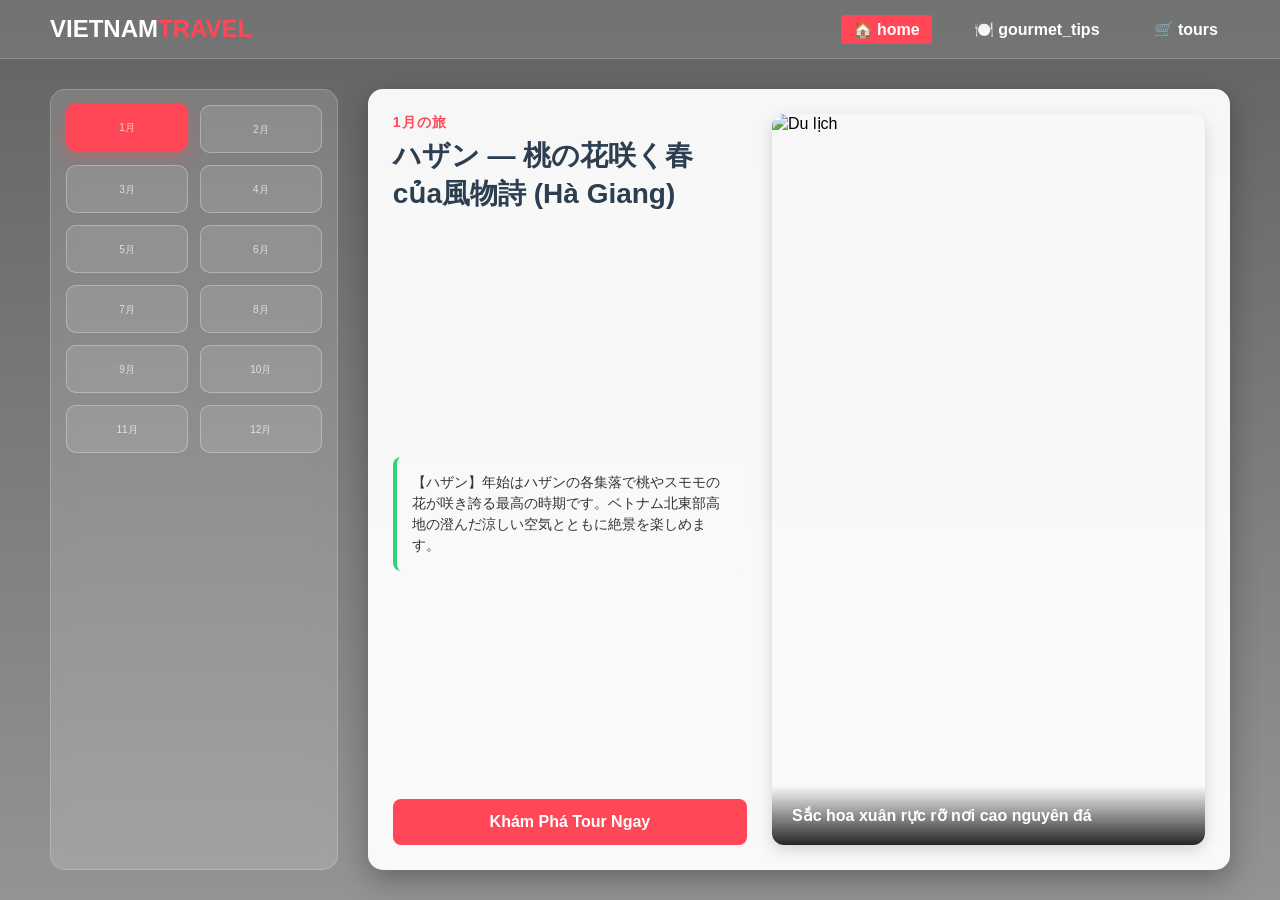
==== index.html @ 3d2ffd22 "Add files via upload" ====
<!DOCTYPE html>
<html lang="vi">
<head>    
    <meta charset="UTF-8">
    <meta name="viewport" content="width=device-width, initial-scale=1.0">
    <title>Cẩm Nang Du Lịch Việt Nam 12 Tháng</title>
    <style>
        /* --- RESET & STYLE CƠ BẢN --- */
        * {
            margin: 0;
            padding: 0;
            box-sizing: border-box;
            font-family: 'Segoe UI', Tahoma, Geneva, Verdana, sans-serif;
        }

        body, html {
            height: 100%;
            overflow: hidden;
            background-color: #f4f7f6;
        }

        /* --- LỚP NỀN TOÀN MÀN HÌNH --- */
        .hero-section {
            width: 100%;
            height: 100vh;
            background-image: linear-gradient(rgba(0, 0, 0, 0.6), rgba(0, 0, 0, 0.4)), 
                              url('https://images.unsplash.com/photo-1528127269322-539801943592?q=80&w=1920'); 
            background-size: cover;
            background-position: center;
            display: flex;
            flex-direction: column;
            position: relative;
        }

        /* --- THANH MENU TRÊN CÙNG (NAVBAR) --- */
        .navbar {
            display: flex;
            justify-content: space-between;
            align-items: center;
            padding: 15px 50px;
            background: rgba(255, 255, 255, 0.1);
            backdrop-filter: blur(10px);
            -webkit-backdrop-filter: blur(10px);
            border-bottom: 1px solid rgba(255, 255, 255, 0.2);
            z-index: 10;
        }

        .logo h1 {
            color: #ffffff;
            font-size: 24px;
            font-weight: 700;
            text-transform: uppercase;
        }

        .logo span { color: #ff4757; }

        .nav-links {
            list-style: none;
            display: flex;
            gap: 30px;
        }

        .nav-links a {
            color: #ffffff;
            text-decoration: none;
            font-size: 16px;
            font-weight: 600;
            transition: all 0.3s ease;
            padding: 6px 12px;
            border-radius: 4px;
        }

        /* Hiệu ứng khi di chuột qua hoặc trang đang mở */
        .nav-links a:hover, .nav-links a.active { 
            color: #ffffff; 
            background: #ff4757;
        }

        /* --- KHU VỰC NỘI DUNG CHÍNH (CHIA THÀNH 2 CỘT DỌC) --- */
        .main-content {
            flex-grow: 1;
            display: flex;
            padding: 30px 50px;
            gap: 30px;
            align-items: stretch;
            height: calc(100vh - 75px);
        }

        /* CỘT TRÁI: DANH SÁCH 12 THÁNG (Chiếm 25% chiều rộng) */
        .months-sidebar {
            width: 25%;
            background: rgba(255, 255, 255, 0.15);
            backdrop-filter: blur(10px);
            -webkit-backdrop-filter: blur(10px);
            border: 1px solid rgba(255, 255, 255, 0.2);
            border-radius: 15px;
            padding: 15px;
            display: grid;
            grid-template-columns: repeat(2, 1fr); /* Chia thành 2 cột nút bấm nhỏ gọn */
            gap: 12px;
            align-content: start;
            overflow-y: auto;
        }

        .month-btn {
            background: rgba(255, 255, 255, 0.1);
            color: white;
            border: 1px solid rgba(255, 255, 255, 0.3);
            padding: 15px 10px;
            border-radius: 10px;
            cursor: pointer;
            font-size: 15px;
            font-weight: 600;
            text-align: center;
            transition: all 0.3s ease;
        }

        .month-btn span {
            display: block;
            font-size: 10px;
            font-weight: normal;
            opacity: 0.7;
            margin-top: 2px;
        }

        .month-btn:hover, .month-btn.active-month {
            background: #ff4757;
            color: white;
            border-color: #ff4757;
            box-shadow: 0 5px 15px rgba(255, 71, 87, 0.4);
            transform: translateY(-2px);
        }

        /* CỘT PHẢI: KHU VỰC HIỂN THỊ CHI TIẾT ĐIỂM ĐẾN (Chiếm 75% chiều rộng) */
        .display-container {
            width: 75%;
            display: flex;
            gap: 25px;
            background: rgba(255, 255, 255, 0.95);
            border-radius: 15px;
            padding: 25px;
            box-shadow: 0 10px 30px rgba(0,0,0,0.3);
            animation: fadeIn 0.5s ease;
        }

        /* Khung thông tin bên trong cột phải */
        .details-panel {
            width: 45%;
            display: flex;
            flex-direction: column;
            justify-content: space-between;
        }

        .details-header h3 {
            color: #ff4757;
            font-size: 14px;
            text-transform: uppercase;
            letter-spacing: 1px;
            margin-bottom: 5px;
        }

        .details-header h2 {
            color: #2c3e50;
            font-size: 28px;
            font-weight: 700;
            margin-bottom: 15px;
        }

        .details-body p {
            color: #555;
            font-size: 15px;
            line-height: 1.6;
            margin-bottom: 20px;
        }

        .japanese-box {
            background-color: #f8f9fa;
            padding: 15px;
            border-radius: 8px;
            border-left: 4px solid #2ed573;
            font-size: 14px;
            color: #333;
            line-height: 1.5;
        }

        .btn-booking {
            width: 100%;
            padding: 14px;
            background: #ff4757;
            color: white;
            border: none;
            border-radius: 8px;
            cursor: pointer;
            font-weight: 600;
            font-size: 16px;
            transition: background 0.3s;
        }

        .btn-booking:hover { background: #ee3848; }

        /* Khung hình ảnh bên trong cột phải */
        .visual-panel {
            width: 55%;
            border-radius: 12px;
            overflow: hidden;
            position: relative;
            box-shadow: 0 5px 15px rgba(0,0,0,0.15);
        }

        .visual-panel img {
            width: 100%;
            height: 100%;
            object-fit: cover;
            transition: transform 0.5s ease;
        }

        .visual-caption {
            position: absolute;
            bottom: 0; left: 0; right: 0;
            background: linear-gradient(transparent, rgba(0,0,0,0.85));
            color: white;
            padding: 20px;
            font-size: 16px;
            font-weight: 600;
        }

        @keyframes fadeIn {
            from { opacity: 0; transform: translateX(20px); }
            to { opacity: 1; transform: translateX(0); }
        }
    </style>
</head>
<body>

    <div class="hero-section">
        <!-- THANH MENU TRÊN TOP CHUYỂN TRANG -->
        <nav class="navbar">
            <div class="logo"><h1>Vietnam<span>Travel</span></h1></div>
            <ul class="nav-links">
                <li><a href="index.html" class="active">🏠 home</a></li>
                <li><a href="gourmet_tips.html">🍽️ gourmet_tips</a></li>
                <li><a href="tours.html">🛒 tours</a></li>
            </ul>
        </nav>

        <!-- MAIN CONTENT -->
        <div class="main-content">
            
            <!-- CỘT TRÁI: MENU 12 THÁNG -->
            <div class="months-sidebar">
                <button class="month-btn active-month" data-month="1"><span>1月</span></button>
                <button class="month-btn" data-month="2"> <span>2月</span></button>
                <button class="month-btn" data-month="3"> <span>3月</span></button>
                <button class="month-btn" data-month="4"> <span>4月</span></button>
                <button class="month-btn" data-month="5"> <span>5月</span></button>
                <button class="month-btn" data-month="6"> <span>6月</span></button>
                <button class="month-btn" data-month="7"> <span>7月</span></button>
                <button class="month-btn" data-month="8"> <span>8月</span></button>
                <button class="month-btn" data-month="9"><span>9月</span></button>
                <button class="month-btn" data-month="10"><span>10月</span></button>
                <button class="month-btn" data-month="11"><span>11月</span></button>
                <button class="month-btn" data-month="12"><span>12月</span></button>
            </div>

            <!-- CỘT PHẢI: CHI TIẾT ĐIỂM ĐẾN -->
            <div class="display-container" id="display-container">
                
                <!-- Khung chữ nội dung -->
                <div class="details-panel">
                    <div class="details-header">
                        <h3 id="target-time"> 1月の旅</h3>
                        <h2 id="target-title">ハザン — 桃の花咲く春 của風物詩 (Hà Giang)</h2>
                    </div>
                    <div class="details-body">
                        <div class="japanese-box" id="target-jp">
                            【ハザン】年始はハザンの各集落で桃やスモモの花が咲き誇る最高の時期です。ベトナム北東部高地の澄んだ涼しい空気とともに絶景を楽しめます。
                        </div>
                    </div>
                    <button class="btn-booking">Khám Phá Tour Ngay</button>
                </div>

                <!-- Khung hình ảnh lớn -->
                <div class="visual-panel">
                    <img id="target-img" src="image/ha-giang-mua-nay-co-gi-b48986-1200x900.webp" alt="Du lịch">
                    <div class="visual-caption" id="target-caption">Sắc hoa xuân rực rỡ nơi cao nguyên đá</div>
                </div>

            </div>

        </div>
    </div>

    <!-- JAVASCRIPT XỬ LÝ CHUYỂN ĐỔI DỮ LIỆU ĐỘNG -->
    <script>
        const travelData = {
            "1": {
                time: " 1月の旅",
                title: "ハザン — 桃の花咲く春の風物詩 (Hà Giang)",
                jp: "【ハザン】年始はハザンの各集落で桃やスモモの花が咲き誇る最高の時期です。ベトナム北東部高地の澄んだ涼しい空気とともに絶景を楽しめます。",
                img: "image/ha-giang-mua-nay-co-gi-b48986-1200x900.webp",
                caption: "Sắc hoa xuân rực rỡ nơi cao nguyên đá"
            },
            "2": {
                time: " 2月の旅",
                title: "ニンビン — 新春を祝うお祭りシーズン (Ninh Bình)",
                jp: "【ニンビン】2月は新春の旅に最適です。世界遺産のチャンアンやバイディン寺では、ベトナムの伝統적인春祭りの活気ある雰囲気を体験できます。",
                img: "image/dia-diem-du-lich-ninh-binh-1_c95e3fbb5bee4484b6f39cadacd42349_grande.png",
                caption: "Hòa mình vào thiên nhiên Tràng An xanh mướt"
            },
            "3": {
                time: "3月の旅",
                title: "テイグエン — 世界珈琲博物館 (Tây Nguyên)",
                jp: "【世界珈琲博物館】ブアマチュオットにある、エデ族の伝統的な高床式住居（ニャーロン）を模した美しい建築が話題の博物館。テイグエン地方の文化を感じられる人気の映えスポットです。",
                img: "image/bao-tang-the-gioi-ca-phe.jpg",
                caption: "Mùa hoa cà phê phủ trắng núi đồi Tây Nguyên"
            },
            "4": {
                time: "4月の旅",
                title:"古都フエ — 歴史が息づく世界遺産の街 (Cố đô Huế)",
                jp: "【フエ】4月は気候が穏やかで、古都フエの王宮散策に最適です。フォン川に架かるチャンティエン橋の景色や、繊細な宮廷料理を堪能できます。",
                img: "image/hoangthanhhue.png",
                caption: "Nét trầm mặc, cổ kính của Ngọ Môn Huế"
            },
            "5": {
                time: " 5月の旅",
                title:"ハロン湾 — 初夏の輝くエメラルドグリーンの海 (Vịnh Hạ Long)",
                jp: "【ハロン湾】5月は本格的な夏の始まりで、海が青く穏やかになります。何千もの奇岩の間を豪華クルーズ船で巡る特別な体験がおすすめです。",
                img: "https://images.unsplash.com/photo-1524231757912-21f4fe3a7200?q=80&w=800",
                caption: "Kỳ quan thiên nhiên thế giới nhìn từ trên cao"
            },
            "6": {
                time: "6月の旅",
                title: "ダナン・バナヒルズ — 雲の中に浮かぶ神の手 (Bà Nà Hills)",
                jp: "【バナヒルズ・ダナン】6月のイチオシ！標高1,400mにある中世ヨーロッパ風の避暑地。巨大な手が支える不思議な「ゴールデンブリッジ」は必見です。",
                img: "image/danang.jpg",
                caption: "Làng Pháp cổ kính & Cầu Vàng - バナヒルズ"
            },
            "7": {
                time: "7月の旅",
                title:"ニャチャン — 太陽が眩しい極上のビーチリゾート (Nha Trang)",
                jp: "【ニャチャン】7月は太陽が眩しい絶好 Guild のビーチシーズン。サンゴ礁を見るダイビングや、離島でのアクティビティ、テーマパークが楽しめます。",
                img: "image/nhatrang.jpg",
                caption: "Bờ biển trong xanh trải dài của vịnh Nha Trang"
            },
            "8": {
                time: " 8月の旅",
                title: "フーコック島 — 夕日に染まる魅惑 của真珠の島 (Phú Quốc)",
                jp: "【フーコック島】8月の夏の終わりに、高級リゾートでのんびり過ごすのはいかがでしょうか。美しいビーチで沈む夕日を眺める時間は格別です。",
                img: "image/phuquoc (2).jpg",
                caption: "Bãi cát trắng mịn màng bên làn nước ấm áp"
            },
            "9": {
                time: "9月の旅",
                title: "ムーカンチャイ — 黄金色に輝く壮大な棚田 (Mù Cang Chải)",
                jp: "【ムーカンチャイ】9月は北西部が黄金色に染まる稲穂 của 収穫期です。山肌に広がる壮大な棚田の波は、圧倒されるほどの美しさです。",
                img: "https://images.unsplash.com/photo-1508804185872-d7badad00f7d?q=80&w=800",
                caption: "Thảm lúa vàng óng ả trải dài ngút ngàn"
            },
            "10": {
                time: "10月の旅",
                title: "ハノイ — ロマンチックな黄金色の秋の街並み (Hà Nội)",
                jp: "【ハノイの秋】10月のハノイは最も美しい秋を迎えます。涼しい風が吹き、旧市街を散策しながら伝統菓子（コム）を味わうのが粋な過ごし方です。",
                img: "image/mua_thu_ha_noi_14.jpg",
                caption: "Mùa thu lá vàng lãng mạn bên Hồ Hoàn Kiếm"
            },
            "11": {
                time: " 11月の旅",
                title: "ホイアン — ランタンが灯るノスタルジックな古都 (Hội An)",
                jp: "【ホイアン】11月は心地よい気候になり、夜になると古い街並みがランタンの温かい光で幻想的に包まれます。ノスタルジーを感じる旅へ。",
                img: "image/chua cau hoi an.jpg",
                caption: "Vẻ đẹp lung linh của phố cổ Hội An về đêm"
            },
            "12": {
                time: "12月の旅",
                title: "ムイネー — 風と太陽が織りなす神秘的な砂丘 (Mũi Né)",
                jp: "【ムイネー】12月はカイトサーフィンのベストシーズンです。まるでサハラ砂漠のような広大な白い砂丘（ホワイトサデューン）の絶景が広がります。",
                img: "https://images.unsplash.com/photo-1542314831-068cd1dbfeeb?q=80&w=800",
                caption: "Những đồi cát uốn lượn độc đáo tại Mũi Né"
            }
        };

        const buttons = document.querySelectorAll('.month-btn');
        const targetTime = document.getElementById('target-time');
        const targetTitle = document.getElementById('target-title');
        const targetJp = document.getElementById('target-jp');
        const targetImg = document.getElementById('target-img');
        const targetCaption = document.getElementById('target-caption');
        const displayContainer = document.getElementById('display-container');

        buttons.forEach(button => {
            button.addEventListener('click', function() {
                buttons.forEach(btn => btn.classList.remove('active-month'));
                this.classList.add('active-month');

                const selectedMonth = this.getAttribute('data-month');
                const data = travelData[selectedMonth];

                displayContainer.style.animation = 'none';
                displayContainer.offsetHeight; 
                displayContainer.style.animation = 'fadeIn 0.5s ease';

                targetTime.innerText = data.time;
                targetTitle.innerText = data.title;
                targetJp.innerText = data.jp;
                targetImg.setAttribute('src', data.img);
                targetCaption.innerText = data.caption;
            });
        });
    </script>
</body>
</html>
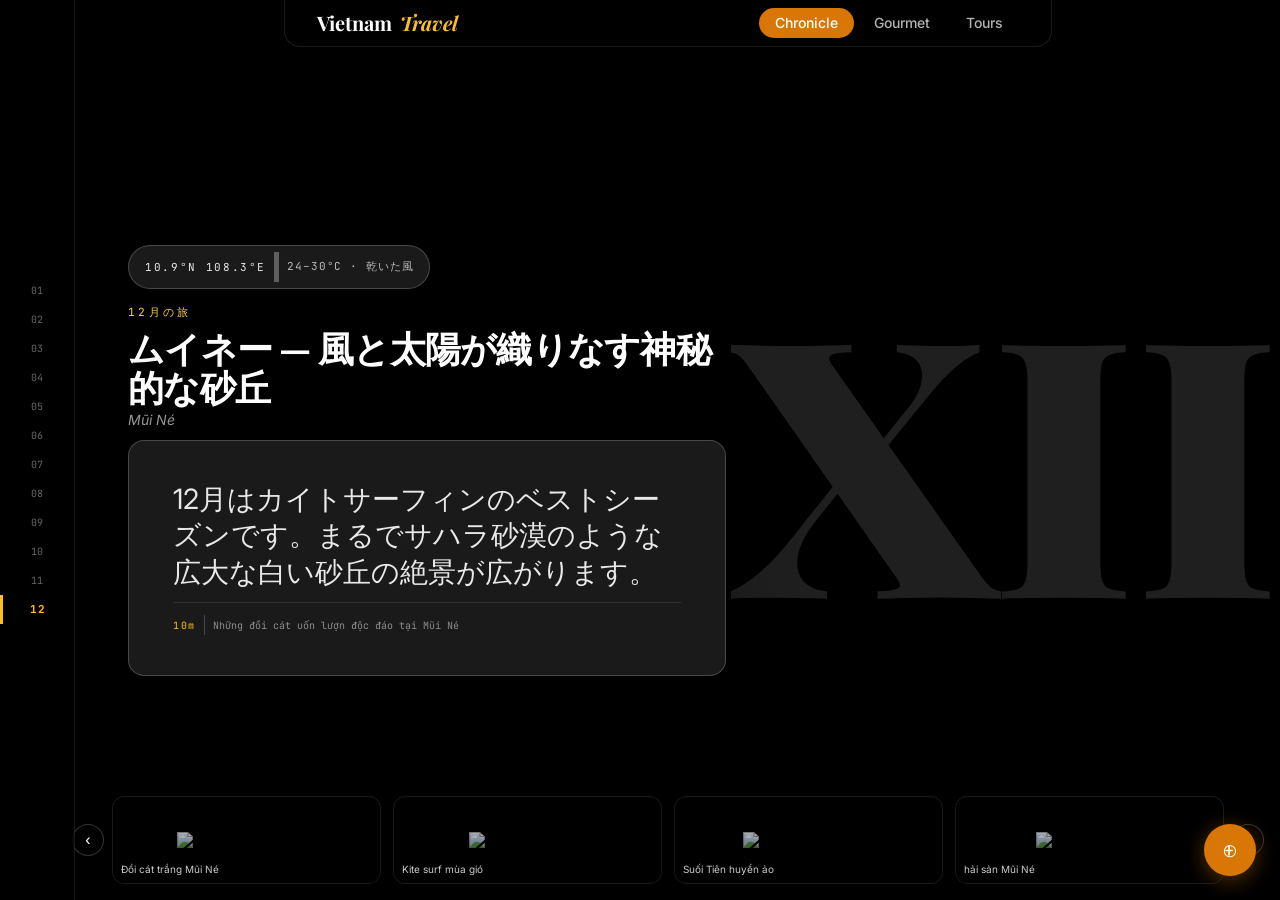
==== commit c38dfeb2: "Add files via upload" ====
--- a/index.html
+++ b/index.html
@@ -1,411 +1,390 @@
 <!DOCTYPE html>
-<html lang="vi">
-<head>    
-    <meta charset="UTF-8">
-    <meta name="viewport" content="width=device-width, initial-scale=1.0">
-    <title>Cẩm Nang Du Lịch Việt Nam 12 Tháng</title>
-    <style>
-        /* --- RESET & STYLE CƠ BẢN --- */
-        * {
-            margin: 0;
-            padding: 0;
-            box-sizing: border-box;
-            font-family: 'Segoe UI', Tahoma, Geneva, Verdana, sans-serif;
-        }
-
-        body, html {
-            height: 100%;
-            overflow: hidden;
-            background-color: #f4f7f6;
-        }
-
-        /* --- LỚP NỀN TOÀN MÀN HÌNH --- */
-        .hero-section {
-            width: 100%;
-            height: 100vh;
-            background-image: linear-gradient(rgba(0, 0, 0, 0.6), rgba(0, 0, 0, 0.4)), 
-                              url('https://images.unsplash.com/photo-1528127269322-539801943592?q=80&w=1920'); 
-            background-size: cover;
-            background-position: center;
-            display: flex;
-            flex-direction: column;
-            position: relative;
-        }
-
-        /* --- THANH MENU TRÊN CÙNG (NAVBAR) --- */
-        .navbar {
-            display: flex;
-            justify-content: space-between;
-            align-items: center;
-            padding: 15px 50px;
-            background: rgba(255, 255, 255, 0.1);
-            backdrop-filter: blur(10px);
-            -webkit-backdrop-filter: blur(10px);
-            border-bottom: 1px solid rgba(255, 255, 255, 0.2);
-            z-index: 10;
-        }
-
-        .logo h1 {
-            color: #ffffff;
-            font-size: 24px;
-            font-weight: 700;
-            text-transform: uppercase;
-        }
-
-        .logo span { color: #ff4757; }
-
-        .nav-links {
-            list-style: none;
-            display: flex;
-            gap: 30px;
-        }
-
-        .nav-links a {
-            color: #ffffff;
-            text-decoration: none;
-            font-size: 16px;
-            font-weight: 600;
-            transition: all 0.3s ease;
-            padding: 6px 12px;
-            border-radius: 4px;
-        }
-
-        /* Hiệu ứng khi di chuột qua hoặc trang đang mở */
-        .nav-links a:hover, .nav-links a.active { 
-            color: #ffffff; 
-            background: #ff4757;
-        }
-
-        /* --- KHU VỰC NỘI DUNG CHÍNH (CHIA THÀNH 2 CỘT DỌC) --- */
-        .main-content {
-            flex-grow: 1;
-            display: flex;
-            padding: 30px 50px;
-            gap: 30px;
-            align-items: stretch;
-            height: calc(100vh - 75px);
-        }
-
-        /* CỘT TRÁI: DANH SÁCH 12 THÁNG (Chiếm 25% chiều rộng) */
-        .months-sidebar {
-            width: 25%;
-            background: rgba(255, 255, 255, 0.15);
-            backdrop-filter: blur(10px);
-            -webkit-backdrop-filter: blur(10px);
-            border: 1px solid rgba(255, 255, 255, 0.2);
-            border-radius: 15px;
-            padding: 15px;
-            display: grid;
-            grid-template-columns: repeat(2, 1fr); /* Chia thành 2 cột nút bấm nhỏ gọn */
-            gap: 12px;
-            align-content: start;
-            overflow-y: auto;
-        }
-
-        .month-btn {
-            background: rgba(255, 255, 255, 0.1);
-            color: white;
-            border: 1px solid rgba(255, 255, 255, 0.3);
-            padding: 15px 10px;
-            border-radius: 10px;
-            cursor: pointer;
-            font-size: 15px;
-            font-weight: 600;
-            text-align: center;
-            transition: all 0.3s ease;
-        }
-
-        .month-btn span {
-            display: block;
-            font-size: 10px;
-            font-weight: normal;
-            opacity: 0.7;
-            margin-top: 2px;
-        }
-
-        .month-btn:hover, .month-btn.active-month {
-            background: #ff4757;
-            color: white;
-            border-color: #ff4757;
-            box-shadow: 0 5px 15px rgba(255, 71, 87, 0.4);
-            transform: translateY(-2px);
-        }
-
-        /* CỘT PHẢI: KHU VỰC HIỂN THỊ CHI TIẾT ĐIỂM ĐẾN (Chiếm 75% chiều rộng) */
-        .display-container {
-            width: 75%;
-            display: flex;
-            gap: 25px;
-            background: rgba(255, 255, 255, 0.95);
-            border-radius: 15px;
-            padding: 25px;
-            box-shadow: 0 10px 30px rgba(0,0,0,0.3);
-            animation: fadeIn 0.5s ease;
-        }
-
-        /* Khung thông tin bên trong cột phải */
-        .details-panel {
-            width: 45%;
-            display: flex;
-            flex-direction: column;
-            justify-content: space-between;
-        }
-
-        .details-header h3 {
-            color: #ff4757;
-            font-size: 14px;
-            text-transform: uppercase;
-            letter-spacing: 1px;
-            margin-bottom: 5px;
-        }
-
-        .details-header h2 {
-            color: #2c3e50;
-            font-size: 28px;
-            font-weight: 700;
-            margin-bottom: 15px;
-        }
-
-        .details-body p {
-            color: #555;
-            font-size: 15px;
-            line-height: 1.6;
-            margin-bottom: 20px;
-        }
-
-        .japanese-box {
-            background-color: #f8f9fa;
-            padding: 15px;
-            border-radius: 8px;
-            border-left: 4px solid #2ed573;
-            font-size: 14px;
-            color: #333;
-            line-height: 1.5;
-        }
-
-        .btn-booking {
-            width: 100%;
-            padding: 14px;
-            background: #ff4757;
-            color: white;
-            border: none;
-            border-radius: 8px;
-            cursor: pointer;
-            font-weight: 600;
-            font-size: 16px;
-            transition: background 0.3s;
-        }
-
-        .btn-booking:hover { background: #ee3848; }
-
-        /* Khung hình ảnh bên trong cột phải */
-        .visual-panel {
-            width: 55%;
-            border-radius: 12px;
-            overflow: hidden;
-            position: relative;
-            box-shadow: 0 5px 15px rgba(0,0,0,0.15);
-        }
-
-        .visual-panel img {
-            width: 100%;
-            height: 100%;
-            object-fit: cover;
-            transition: transform 0.5s ease;
-        }
-
-        .visual-caption {
-            position: absolute;
-            bottom: 0; left: 0; right: 0;
-            background: linear-gradient(transparent, rgba(0,0,0,0.85));
-            color: white;
-            padding: 20px;
-            font-size: 16px;
-            font-weight: 600;
-        }
-
-        @keyframes fadeIn {
-            from { opacity: 0; transform: translateX(20px); }
-            to { opacity: 1; transform: translateX(0); }
-        }
-    </style>
+<html lang="ja">
+<head>
+  <meta charset="UTF-8" />
+  <meta name="viewport" content="width=device-width, initial-scale=1.0" />
+  <title>Vietnam Travel Guide — Chronicle</title>
+  <link href="https://fonts.googleapis.com/css2?family=Playfair+Display:ital,wght@0,700;0,900;1,400&family=Inter:wght@300;400;500;600&family=JetBrains+Mono:wght@400;500&display=swap" rel="stylesheet" />
+
 </head>
 <body>
-
-    <div class="hero-section">
-        <!-- THANH MENU TRÊN TOP CHUYỂN TRANG -->
-        <nav class="navbar">
-            <div class="logo"><h1>Vietnam<span>Travel</span></h1></div>
-            <ul class="nav-links">
-                <li><a href="index.html" class="active">🏠 home</a></li>
-                <li><a href="gourmet_tips.html">🍽️ gourmet_tips</a></li>
-                <li><a href="tours.html">🛒 tours</a></li>
-            </ul>
-        </nav>
-
-        <!-- MAIN CONTENT -->
-        <div class="main-content">
-            
-            <!-- CỘT TRÁI: MENU 12 THÁNG -->
-            <div class="months-sidebar">
-                <button class="month-btn active-month" data-month="1"><span>1月</span></button>
-                <button class="month-btn" data-month="2"> <span>2月</span></button>
-                <button class="month-btn" data-month="3"> <span>3月</span></button>
-                <button class="month-btn" data-month="4"> <span>4月</span></button>
-                <button class="month-btn" data-month="5"> <span>5月</span></button>
-                <button class="month-btn" data-month="6"> <span>6月</span></button>
-                <button class="month-btn" data-month="7"> <span>7月</span></button>
-                <button class="month-btn" data-month="8"> <span>8月</span></button>
-                <button class="month-btn" data-month="9"><span>9月</span></button>
-                <button class="month-btn" data-month="10"><span>10月</span></button>
-                <button class="month-btn" data-month="11"><span>11月</span></button>
-                <button class="month-btn" data-month="12"><span>12月</span></button>
-            </div>
-
-            <!-- CỘT PHẢI: CHI TIẾT ĐIỂM ĐẾN -->
-            <div class="display-container" id="display-container">
-                
-                <!-- Khung chữ nội dung -->
-                <div class="details-panel">
-                    <div class="details-header">
-                        <h3 id="target-time"> 1月の旅</h3>
-                        <h2 id="target-title">ハザン — 桃の花咲く春 của風物詩 (Hà Giang)</h2>
-                    </div>
-                    <div class="details-body">
-                        <div class="japanese-box" id="target-jp">
-                            【ハザン】年始はハザンの各集落で桃やスモモの花が咲き誇る最高の時期です。ベトナム北東部高地の澄んだ涼しい空気とともに絶景を楽しめます。
-                        </div>
-                    </div>
-                    <button class="btn-booking">Khám Phá Tour Ngay</button>
-                </div>
-
-                <!-- Khung hình ảnh lớn -->
-                <div class="visual-panel">
-                    <img id="target-img" src="image/ha-giang-mua-nay-co-gi-b48986-1200x900.webp" alt="Du lịch">
-                    <div class="visual-caption" id="target-caption">Sắc hoa xuân rực rỡ nơi cao nguyên đá</div>
-                </div>
-
-            </div>
-
-        </div>
+  <style>
+    *, *::before, *::after { box-sizing: border-box; margin: 0; padding: 0; }
+    :root {
+      --primary: #d97706;
+      --font-display: 'Playfair Display', Georgia, serif;
+      --font-body: 'Inter', sans-serif;
+      --font-mono: 'JetBrains Mono', monospace;
+    }
+    html, body { height: 100%; overflow: hidden; background: #000; color: #f0ece0; font-family: var(--font-body); }
+
+    /* NAV */
+    nav { position: fixed; top: 0; left: 56px; right: 0; z-index: 100; display: flex; justify-content: center; padding: 0 1rem; }
+    .nav-inner { display: flex; align-items: center; justify-content: space-between; backdrop-filter: blur(20px); background: rgba(0,0,0,0.3); border: 1px solid rgba(255,255,255,0.1); border-top: none; border-radius: 0 0 1rem 1rem; padding: 0.5rem 2rem; width: 100%; max-width: 768px; }
+    .nav-logo { display: flex; gap: 0.5rem; align-items: center; text-decoration: none; }
+    .nav-logo-white { font-family: var(--font-display); font-size: 1.25rem; font-weight: 700; color: white; }
+    .nav-logo-gold  { font-family: var(--font-display); font-size: 1.25rem; font-weight: 700; color: #fbbf24; font-style: italic; }
+    .nav-links { display: flex; gap: 0.25rem; }
+    .nav-link { padding: 0.4rem 1rem; border-radius: 9999px; font-size: 0.875rem; font-weight: 500; color: rgba(255,255,255,0.7); text-decoration: none; transition: color 0.2s; }
+    .nav-link:hover { color: white; }
+    .nav-link.active { background: var(--primary); color: white; }
+
+    /* TIMELINE SIDEBAR */
+    #sidebar { position: fixed; left: 0; top: 0; bottom: 0; width: 75px;z-index: 40; display: flex; flex-direction: column; align-items: center; justify-content: center; background: rgba(0,0,0,0.4); backdrop-filter: blur(12px); border-right: 1px solid rgba(255,255,255,0.1); }
+    .month-btn { position: relative; width: 100%; display: flex; align-items: center; justify-content: center; padding: 0.5rem 0; cursor: pointer; background: none; border: none; transition: all 0.2s; }
+    .month-btn .bar { position: absolute; left: 0; top: 0; bottom: 0; width: 3px; background: #fbbf24; display: none; }
+    .month-btn.active .bar { display: block; }
+    .month-btn span { font-family: var(--font-mono); font-size: 10px; letter-spacing: 0.05em; color: rgba(255,255,255,0.4); transition: all 0.2s; }
+    .month-btn.active span { color: #fbbf24; font-weight: 700; transform: scale(1.1); }
+    .month-btn:hover span { color: rgba(255,255,255,0.8); }
+
+    /* HERO */
+    #hero { position: fixed; inset: 0; overflow: hidden; }
+    #hero-img { position: absolute; inset: 0; width: 100%; height: 100%; object-fit: cover; transition: opacity 0.9s ease, transform 0.9s ease; }
+    .hero-overlay-t { position: absolute; inset: 0; background: linear-gradient(to top, rgba(0,0,0,0.85), rgba(0,0,0,0.2) 50%, rgba(0,0,0,0.3)); }
+    .hero-overlay-l { position: absolute; inset: 0; background: linear-gradient(to right, rgba(0,0,0,0.6), rgba(0,0,0,0.1) 60%, transparent); }
+
+    /* ROMAN NUMERAL WATERMARK */
+    #roman { position: absolute; right: 0; top: 50%; transform: translateY(-50%); pointer-events: none; user-select: none; overflow: hidden; opacity: 0.12; font-family: var(--font-display); font-size: clamp(10rem, 28vw, 34rem); font-weight: 900; color: white; line-height: 1; transition: opacity 0.4s; }
+
+    /* CONTENT PANEL */
+    #content { position: absolute; bottom: 14rem; left: 0; right: 0; z-index: 10; padding-left: clamp(5rem, 10vw, 9rem); padding-right: 1.5rem; max-width: 750px; transition: opacity 0.55s ease, transform 0.55s ease; }
+    #content.fade-out { opacity: 0; transform: translateY(-15px); }
+    .pill { display: inline-flex; align-items: center; gap: 0.5rem; background: rgba(255,255,255,0.1); backdrop-filter: blur(12px); border: 1px solid rgba(255,255,255,0.2); border-radius: 9999px; padding: 0.375rem 1rem; margin-bottom: 1rem; }
+    .pill-coords { font-family: var(--font-mono); font-size: 11px; color: rgba(255,255,255,0.9); letter-spacing: 0.15em; }
+    .pill-sep { width: 5px; height: 30px; background: rgba(255,255,255,0.3); }
+    .pill-weather { font-family: var(--font-mono); font-size: 11px; color: rgba(255,255,255,0.7); letter-spacing: 0.08em; }
+    .time-label { font-family: var(--font-mono); font-size: 0.7rem; color: #fcd34d; letter-spacing: 0.3em; text-transform: uppercase; margin-bottom: 0.5rem; }
+    .hero-title { font-family: var(--font-display); font-size: clamp(1.25rem, 3.5vw, 2.25rem); font-weight: 700; color: white; line-height: 1.1; letter-spacing: -0.02em; text-shadow: 0 5px 30px rgba(0,0,0,0.5); margin-bottom: 0.25rem; }
+    .hero-title-vi { font-family: var(--font-body); font-size: 0.875rem; color: rgba(255,255,255,0.6); font-style: italic; margin-bottom: 0.75rem; }
+    .glass-card { background: rgba(255,255,255,0.1); backdrop-filter: blur(40px); border: 1.5px solid rgba(255,255,255,0.2); border-radius: 1rem; padding: 2.5rem 2.75rem; box-shadow: 0 30px 70px rgba(0,0,0,0.3); max-width: 750px; }
+    .glass-card p { font-family: var(--font-body); font-size: 1.75rem; color: rgba(255,255,255,0.9); line-height: 1.3; }
+    .glass-card-footer { margin-top: 0.75rem; padding-top: 0.75rem; border-top: 1px solid rgba(255,255,255,0.1); display: flex; align-items: center; gap: 0.5rem; }
+    .glass-card-elev{font-family: var(--font-mono); font-size: 10px; color: #fbbf24; letter-spacing: 0.15em; } 
+    .glass-card-sep { width: 1px; height: 20px; background: rgba(255,255,255,0.2); }
+    .glass-card-cap { font-family: var(--font-mono); font-size: 10px; color: rgba(255,255,255,0.5); letter-spacing: 0.08sem; }
+
+    /* SCROLL HINT */
+    .scroll-hint { position: fixed; bottom: 11rem; left: 50%; transform: translateX(-50%); z-index: 30; display: flex; flex-direction: column; align-items: center; gap: 0.25rem; pointer-events: none; }
+    .scroll-hint span { font-family: var(--font-mono); font-size: 10px; letter-spacing: 0.3em; text-transform: uppercase; color: rgba(255,255,255,0.25); }
+    .scroll-line { width: 1px; height: 24px; background: linear-gradient(to bottom, rgba(255,255,255,0.2), transparent); animation: pulse 2s infinite; }
+    @keyframes pulse { 0%,100%{opacity:0.4} 50%{opacity:1} }
+
+    /* GALLERY STRIP */
+    #gallery-wrap { position: fixed; bottom: 0; left: 56px; right: 0; z-index: 20; padding: 0.75rem 1rem 0.75rem; background: linear-gradient(to top, rgba(0,0,0,0.6) 0%, rgba(0,0,0,0.2) 60%, transparent); }
+    .gallery-inner { position: relative; }
+    .gallery-strip { display: flex; gap: 0.75rem; overflow-x: hidden; scroll-behavior: smooth; padding: 0.25rem 2.5rem; scrollbar-width: none; transition: transform 0.4s ease;}
+    .gallery-strip::-webkit-scrollbar { display: none; }
+    .gallery-thumb { position: relative; flex: 1 1 0; min-width: 0; height: 88px; border-radius: 0.75rem; overflow: hidden; border: 1px solid rgba(255,255,255,0.1); cursor: pointer; transition: border-color 0.3s; background: none; padding: 0; }
+    .gallery-thumb:hover { border-color: rgba(255,255,255,0.4); }
+    .gallery-thumb img { width: 100%; height: 100%; object-fit: cover; transition: transform 0.8s ease; }
+    .gallery-thumb:hover img { transform: scale(1.1); }
+    .gallery-thumb-overlay { position: absolute; inset: 0; background: linear-gradient(to top, rgba(0,0,0,0.7), transparent); }
+    .gallery-thumb-cap { position: absolute; bottom: 0.5rem; left: 0.5rem; right: 0.5rem; font-family: var(--font-body); font-size: 10px; color: rgba(255,255,255,0.8); white-space: nowrap; overflow: hidden; text-overflow: ellipsis; text-align: left; }
+    .gallery-arrow { position: absolute; top: 50%; transform: translateY(-50%); z-index: 10; width: 2rem; height: 2rem; border-radius: 9999px; background: rgba(0,0,0,0.4); backdrop-filter: blur(8px); border: 1px solid rgba(255,255,255,0.2); color: white; cursor: pointer; display: flex; align-items: center; justify-content: center; font-size: 1rem; line-height: 1; transition: background 0.2s; }
+    .gallery-arrow:hover { background: rgba(0,0,0,0.6); }
+    .gallery-arrow-left { left: 0; }
+    .gallery-arrow-right { right: 0; }
+
+    /* MONTH DIAL */
+    #dial-wrap { position: fixed; bottom: 1.5rem; right: 1.5rem; z-index: 50; }
+    #dial-toggle { width: 3.25rem; height: 3.25rem; border-radius: 9999px; background: var(--primary); color: white; border: none; cursor: pointer; display: flex; align-items: center; justify-content: center; box-shadow: 0 4px 20px rgba(217,119,6,0.4); font-size: 1.25rem; transition: transform 0.2s; }
+    #dial-toggle:hover { transform: scale(1.05); }
+    #dial-menu { position: absolute; bottom: 4rem; right: 0; background: rgba(20,20,30,0.95); backdrop-filter: blur(20px); border: 1px solid rgba(255,255,255,0.15); border-radius: 1rem; padding: 1rem; display: none; width: 14rem; box-shadow: 0 25px 50px rgba(0,0,0,0.5); }
+    #dial-menu.open { display: block; }
+    .dial-grid { display: grid; grid-template-columns: repeat(4, 1fr); gap: 0.5rem; }
+    .dial-btn { display: flex; flex-direction: column; align-items: center; justify-content: center; padding: 0.625rem 0.25rem; border-radius: 0.5rem; border: none; cursor: pointer; background: transparent; color: rgba(255,255,255,0.5); transition: all 0.2s; font-family: var(--font-body); }
+    .dial-btn:hover { background: rgba(255,255,255,0.08); color: white; }
+    .dial-btn.active { background: var(--primary); color: white; }
+    .dial-btn-roman { font-family: var(--font-mono); font-size: 9px; }
+    .dial-btn-label { font-size: 11px; font-weight: 500; }
+
+    /* LIGHTBOX */
+    #lightbox { position: absolute; top; z-index: 200; background: rgba(0,0,0,0.8); backdrop-filter: blur(8px); display: none; align-items: center; justify-content: center; padding: 1rem; }
+    #lightbox.open { display: flex; }
+    .lb-inner { position: relative; max-width: 900px; width: 100%; border-radius: 1rem; overflow: hidden; box-shadow: 0 25px 60px rgba(0,0,0,0.6); }
+    .lb-inner img { width: 100%; max-height: 80vh; object-fit: cover; display: block; }
+    .lb-cap { position: absolute; bottom: 0; left: 0; right: 0; background: linear-gradient(to top, rgba(0,0,0,0.8), transparent); padding: 1.25rem; }
+    .lb-cap p { font-family: var(--font-body); font-size: 0.875rem; color: white; }
+    .lb-close { position: absolute; top: 0.75rem; right: 0.75rem; width: 2rem; height: 2rem; border-radius: 9999px; background: rgba(0,0,0,0.5); border: none; color: white; cursor: pointer; font-size: 1rem; display: flex; align-items: center; justify-content: center; }
+    .lb-close:hover { background: rgba(0,0,0,0.8); }
+
+    @media (max-width: 640px) {
+      nav { left: 0; }
+      #sidebar { display: none; }
+      #content { padding-left: 1rem; }
+      #gallery-wrap { left: 0; }
+    }
+  </style>
+<nav>
+  <div class="nav-inner">
+    <a href="index.html" class="nav-logo">
+      <span class="nav-logo-white">Vietnam</span>
+      <span class="nav-logo-gold">Travel</span>
+    </a>
+    <div class="nav-links">
+      <a href="index.html" class="nav-link active">Chronicle</a>
+      <a href="gourmet.html" class="nav-link">Gourmet</a>
+      <a href="tours.html" class="nav-link">Tours</a>
     </div>
-
-    <!-- JAVASCRIPT XỬ LÝ CHUYỂN ĐỔI DỮ LIỆU ĐỘNG -->
-    <script>
-        const travelData = {
-            "1": {
-                time: " 1月の旅",
-                title: "ハザン — 桃の花咲く春の風物詩 (Hà Giang)",
-                jp: "【ハザン】年始はハザンの各集落で桃やスモモの花が咲き誇る最高の時期です。ベトナム北東部高地の澄んだ涼しい空気とともに絶景を楽しめます。",
-                img: "image/ha-giang-mua-nay-co-gi-b48986-1200x900.webp",
-                caption: "Sắc hoa xuân rực rỡ nơi cao nguyên đá"
-            },
-            "2": {
-                time: " 2月の旅",
-                title: "ニンビン — 新春を祝うお祭りシーズン (Ninh Bình)",
-                jp: "【ニンビン】2月は新春の旅に最適です。世界遺産のチャンアンやバイディン寺では、ベトナムの伝統적인春祭りの活気ある雰囲気を体験できます。",
-                img: "image/dia-diem-du-lich-ninh-binh-1_c95e3fbb5bee4484b6f39cadacd42349_grande.png",
-                caption: "Hòa mình vào thiên nhiên Tràng An xanh mướt"
-            },
-            "3": {
-                time: "3月の旅",
-                title: "テイグエン — 世界珈琲博物館 (Tây Nguyên)",
-                jp: "【世界珈琲博物館】ブアマチュオットにある、エデ族の伝統的な高床式住居（ニャーロン）を模した美しい建築が話題の博物館。テイグエン地方の文化を感じられる人気の映えスポットです。",
-                img: "image/bao-tang-the-gioi-ca-phe.jpg",
-                caption: "Mùa hoa cà phê phủ trắng núi đồi Tây Nguyên"
-            },
-            "4": {
-                time: "4月の旅",
-                title:"古都フエ — 歴史が息づく世界遺産の街 (Cố đô Huế)",
-                jp: "【フエ】4月は気候が穏やかで、古都フエの王宮散策に最適です。フォン川に架かるチャンティエン橋の景色や、繊細な宮廷料理を堪能できます。",
-                img: "image/hoangthanhhue.png",
-                caption: "Nét trầm mặc, cổ kính của Ngọ Môn Huế"
-            },
-            "5": {
-                time: " 5月の旅",
-                title:"ハロン湾 — 初夏の輝くエメラルドグリーンの海 (Vịnh Hạ Long)",
-                jp: "【ハロン湾】5月は本格的な夏の始まりで、海が青く穏やかになります。何千もの奇岩の間を豪華クルーズ船で巡る特別な体験がおすすめです。",
-                img: "https://images.unsplash.com/photo-1524231757912-21f4fe3a7200?q=80&w=800",
-                caption: "Kỳ quan thiên nhiên thế giới nhìn từ trên cao"
-            },
-            "6": {
-                time: "6月の旅",
-                title: "ダナン・バナヒルズ — 雲の中に浮かぶ神の手 (Bà Nà Hills)",
-                jp: "【バナヒルズ・ダナン】6月のイチオシ！標高1,400mにある中世ヨーロッパ風の避暑地。巨大な手が支える不思議な「ゴールデンブリッジ」は必見です。",
-                img: "image/danang.jpg",
-                caption: "Làng Pháp cổ kính & Cầu Vàng - バナヒルズ"
-            },
-            "7": {
-                time: "7月の旅",
-                title:"ニャチャン — 太陽が眩しい極上のビーチリゾート (Nha Trang)",
-                jp: "【ニャチャン】7月は太陽が眩しい絶好 Guild のビーチシーズン。サンゴ礁を見るダイビングや、離島でのアクティビティ、テーマパークが楽しめます。",
-                img: "image/nhatrang.jpg",
-                caption: "Bờ biển trong xanh trải dài của vịnh Nha Trang"
-            },
-            "8": {
-                time: " 8月の旅",
-                title: "フーコック島 — 夕日に染まる魅惑 của真珠の島 (Phú Quốc)",
-                jp: "【フーコック島】8月の夏の終わりに、高級リゾートでのんびり過ごすのはいかがでしょうか。美しいビーチで沈む夕日を眺める時間は格別です。",
-                img: "image/phuquoc (2).jpg",
-                caption: "Bãi cát trắng mịn màng bên làn nước ấm áp"
-            },
-            "9": {
-                time: "9月の旅",
-                title: "ムーカンチャイ — 黄金色に輝く壮大な棚田 (Mù Cang Chải)",
-                jp: "【ムーカンチャイ】9月は北西部が黄金色に染まる稲穂 của 収穫期です。山肌に広がる壮大な棚田の波は、圧倒されるほどの美しさです。",
-                img: "https://images.unsplash.com/photo-1508804185872-d7badad00f7d?q=80&w=800",
-                caption: "Thảm lúa vàng óng ả trải dài ngút ngàn"
-            },
-            "10": {
-                time: "10月の旅",
-                title: "ハノイ — ロマンチックな黄金色の秋の街並み (Hà Nội)",
-                jp: "【ハノイの秋】10月のハノイは最も美しい秋を迎えます。涼しい風が吹き、旧市街を散策しながら伝統菓子（コム）を味わうのが粋な過ごし方です。",
-                img: "image/mua_thu_ha_noi_14.jpg",
-                caption: "Mùa thu lá vàng lãng mạn bên Hồ Hoàn Kiếm"
-            },
-            "11": {
-                time: " 11月の旅",
-                title: "ホイアン — ランタンが灯るノスタルジックな古都 (Hội An)",
-                jp: "【ホイアン】11月は心地よい気候になり、夜になると古い街並みがランタンの温かい光で幻想的に包まれます。ノスタルジーを感じる旅へ。",
-                img: "image/chua cau hoi an.jpg",
-                caption: "Vẻ đẹp lung linh của phố cổ Hội An về đêm"
-            },
-            "12": {
-                time: "12月の旅",
-                title: "ムイネー — 風と太陽が織りなす神秘的な砂丘 (Mũi Né)",
-                jp: "【ムイネー】12月はカイトサーフィンのベストシーズンです。まるでサハラ砂漠のような広大な白い砂丘（ホワイトサデューン）の絶景が広がります。",
-                img: "https://images.unsplash.com/photo-1542314831-068cd1dbfeeb?q=80&w=800",
-                caption: "Những đồi cát uốn lượn độc đáo tại Mũi Né"
-            }
-        };
-
-        const buttons = document.querySelectorAll('.month-btn');
-        const targetTime = document.getElementById('target-time');
-        const targetTitle = document.getElementById('target-title');
-        const targetJp = document.getElementById('target-jp');
-        const targetImg = document.getElementById('target-img');
-        const targetCaption = document.getElementById('target-caption');
-        const displayContainer = document.getElementById('display-container');
-
-        buttons.forEach(button => {
-            button.addEventListener('click', function() {
-                buttons.forEach(btn => btn.classList.remove('active-month'));
-                this.classList.add('active-month');
-
-                const selectedMonth = this.getAttribute('data-month');
-                const data = travelData[selectedMonth];
-
-                displayContainer.style.animation = 'none';
-                displayContainer.offsetHeight; 
-                displayContainer.style.animation = 'fadeIn 0.5s ease';
-
-                targetTime.innerText = data.time;
-                targetTitle.innerText = data.title;
-                targetJp.innerText = data.jp;
-                targetImg.setAttribute('src', data.img);
-                targetCaption.innerText = data.caption;
-            });
-        });
-    </script>
+  </div>
+</nav>
+
+<div id="sidebar"></div>
+
+<div id="hero">
+  <img id="hero-img" src="" alt="" />
+  <div class="hero-overlay-t"></div>
+  <div class="hero-overlay-l"></div>
+  <div id="roman"></div>
+  <div id="content">
+    <div class="pill">
+      <span class="pill-coords" id="coords"></span>
+      <span class="pill-sep"></span>
+      <span class="pill-weather" id="weather"></span>
+    </div>
+    <p class="time-label" id="time"></p>
+    <h1 class="hero-title" id="titleJp"></h1>
+    <p class="hero-title-vi" id="titleVi"></p>
+    <div class="glass-card">
+      <p id="descJp"></p>
+      <div class="glass-card-footer">
+        <span class="glass-card-elev" id="elevation"></span>
+        <span class="glass-card-sep"></span>
+        <span class="glass-card-cap" id="captionVi"></span>
+      </div>
+    </div>
+  </div>
+</div>
+
+<div id="gallery-wrap">
+  <div class="gallery-inner">
+    <button class="gallery-arrow gallery-arrow-left" onclick="galleryScroll(-1)">‹</button>
+    <div class="gallery-strip" id="galleryStrip"></div>
+    <button class="gallery-arrow gallery-arrow-right" onclick="galleryScroll(1)">›</button>
+  </div>
+</div>
+
+<div id="dial-wrap">
+  <div id="dial-menu"><div class="dial-grid" id="dialGrid"></div></div>
+  <button id="dial-toggle" onclick="toggleDial()">⊕</button>
+</div>
+
+<div id="lightbox" onclick="closeLightbox(event)">
+  <div class="lb-inner">
+    <img id="lb-img" src="" alt="" />
+    <div class="lb-cap"><p id="lb-cap"></p></div>
+    <button class="lb-close" onclick="document.getElementById('lightbox').classList.remove('open')">✕</button>
+  </div>
+</div>
+
+<script src="data.js"></script>
+
+<script>
+// ── STATE ────────────────────────────────────────────
+let activeMonth = new Date().getMonth() + 1;
+let isAnimating = false; 
+let touchStartY = 0;
+let galleryIndex = 0;
+
+
+// ── DOM ELEMENTS ──────────────────────────────────────
+const sidebar = document.getElementById('sidebar');
+const dialGrid = document.getElementById('dialGrid');
+const galleryStrip = document.getElementById('galleryStrip');
+const contentPanel = document.getElementById('content');
+const heroImg = document.getElementById('hero-img');
+const romanWatermark = document.getElementById('roman');
+
+// Kiểm tra dữ liệu đầu vào từ data.js
+if (typeof travelData === 'undefined' || typeof galleryImages === 'undefined') {
+  console.error("LỖI: Không tìm thấy dữ liệu từ file data.js! Hãy chắc chắn bạn đã đặt file data.js chung thư mục với index.html.");
+}
+
+// ── RENDER UI COMPONENTS ──────────────────────────────
+function initUI() {
+  if (typeof travelData === 'undefined') return;
+
+  // Render Sidebar các tháng ở rìa trái
+  sidebar.innerHTML = travelData.map(item => `
+    <button class="month-btn ${item.month === activeMonth ? 'active' : ''}" data-month="${item.month}" onclick="selectMonth(${item.month})">
+      <div class="bar"></div>
+      <span>${item.monthLabel}</span>
+    </button>
+  `).join('');
+
+  // Render Dial Menu (vòng quay số) góc dưới phải
+  dialGrid.innerHTML = travelData.map(item => `
+    <button class="dial-btn ${item.month === activeMonth ? 'active' : ''}" data-month="${item.month}" onclick="selectMonth(${item.month}); toggleDial();">
+      <span class="dial-btn-roman">${item.romanNumeral}</span>
+      <span class="dial-btn-label">${item.monthLabel}</span>
+    </button>
+  `).join('');
+}
+
+function toggleDial() { 
+  const dialMenu = document.getElementById('dial-menu');
+  if (dialMenu) dialMenu.classList.toggle('open'); 
+}
+
+// ── CORE RENDER (CINEMATIC TRANSITION) ────────────────
+function render(month) {
+  if (typeof travelData === 'undefined') return;
+  
+  const d = travelData.find(x => x.month === month);
+  if (!d || isAnimating) return;
+
+  isAnimating = true;
+
+  // Bước 1: Hiệu ứng biến mất (Fade Out) đồng bộ mượt mà
+  if (contentPanel) contentPanel.classList.add('fade-out');
+  if (romanWatermark) romanWatermark.style.opacity = '0';
+  if (heroImg) {
+    heroImg.style.opacity = '0.2';
+    heroImg.style.transform = 'scale(1.05)';
+  }
+
+  // Bước 2: Cập nhật dữ liệu sau khi giao diện đã mờ hẳn (400ms)
+  setTimeout(() => {
+    if (heroImg) {
+      heroImg.src = d.img;
+      heroImg.alt = d.titleJp;
+    }
+    if (romanWatermark) romanWatermark.textContent = d.romanNumeral;
+    
+    // Đổ dữ liệu văn bản vào các thẻ tương ứng
+    const textElements = {
+      'coords': d.coords, 'weather': d.weather, 'time': d.time,
+      'titleJp': d.titleJp, 'titleVi': d.titleVi, 'descJp': d.descJp,
+      'elevation': d.elevation, 'captionVi': d.captionVi
+    };
+    
+    Object.keys(textElements).forEach(id => {
+      const el = document.getElementById(id);
+      if (el) el.textContent = textElements[id];
+    });
+
+    // Render bộ Album ảnh chân trang sử dụng thuộc tính "img.cap"
+    const currentGallery = galleryImages[month] || [];
+    if (galleryStrip) {
+      galleryStrip.innerHTML = currentGallery.map((img, index) => `
+        <button class="gallery-thumb" onclick="openLightboxByIndex(${month}, ${index})">
+          <img src="${img.url}" alt="${img.cap || ''}" loading="lazy"/>
+          <div class="gallery-thumb-overlay"></div>
+          <span class="gallery-thumb-cap">${img.cap || ''}</span>
+        </button>
+      `).join('');
+    galleryStrip.scrollLeft = 0; 
+galleryStrip.style.transform = 'translateX(0)';
+galleryIndex = 0;
+    }
+
+    // Đồng bộ trạng thái .active cho menu điều hướng
+    document.querySelectorAll('.month-btn').forEach(b => b.classList.toggle('active', +b.dataset.month === month));
+    document.querySelectorAll('.dial-btn').forEach(b => b.classList.toggle('active', +b.dataset.month === month));
+
+    // Bước 3: Hiệu ứng hiển thị trở lại (Fade In)
+    if (heroImg) {
+      heroImg.onload = () => {
+        heroImg.style.opacity = '1';
+        heroImg.style.transform = 'scale(1)';
+      };
+      if (heroImg.complete) {
+        heroImg.style.opacity = '1';
+        heroImg.style.transform = 'scale(1)';
+      }
+    }
+
+    if (contentPanel) contentPanel.classList.remove('fade-out');
+    if (romanWatermark) romanWatermark.style.opacity = '0.12';
+
+    // Mở khóa cho lần tương tác tiếp theo
+    setTimeout(() => { isAnimating = false; }, 300);
+  }, 400);
+}
+
+function selectMonth(month) { 
+  activeMonth = month; 
+  render(month); 
+}
+
+function navigate(direction) {
+  if (isAnimating) return;
+  let targetMonth = activeMonth + direction;
+  if (targetMonth > 12) targetMonth = 1;
+  if (targetMonth < 1) targetMonth = 12;
+  selectMonth(targetMonth);
+}
+
+function galleryScroll(dir) {
+  const strip = document.getElementById('galleryStrip');
+  const thumbs = strip.querySelectorAll('.gallery-thumb');
+  if (!thumbs.length) return;
+
+  const maxIndex = thumbs.length - 1;
+  galleryIndex = Math.max(0, Math.min(maxIndex, galleryIndex + dir));
+
+  const offset = thumbs[galleryIndex].offsetLeft;
+  strip.style.transform = `translateX(-${offset}px)`;
+}
+
+// ── LIGHTBOX (PHÓNG TO ẢNH THƯ VIỆN) ──────────────────
+function openLightboxByIndex(month, index) {
+  const img = galleryImages[month]?.[index];
+  if (!img) return;
+  
+  const lbImg = document.getElementById('lb-img');
+  const lbCap = document.getElementById('lb-cap');
+  const lightbox = document.getElementById('lightbox');
+  
+  if (lbImg) lbImg.src = img.url;
+  if (lbCap) lbCap.textContent = img.cap || ''; 
+  if (lightbox) lightbox.classList.add('open');
+}
+
+function closeLightbox(e) { 
+  const lightbox = document.getElementById('lightbox');
+  if (!lightbox) return;
+  if (e.target === lightbox || e.target.classList.contains('lb-close')) {
+    lightbox.classList.remove('open'); 
+  }
+}
+
+// ── INTERACTION LISTENERS (KEYBOARD, WHEEL, TOUCH) ───
+document.addEventListener('keydown', e => {
+  if (['ArrowDown', 'ArrowRight'].includes(e.key)) { e.preventDefault(); navigate(1); }
+  else if (['ArrowUp', 'ArrowLeft'].includes(e.key)) { e.preventDefault(); navigate(-1); }
+  else if (e.key === 'Escape') { 
+    const lb = document.getElementById('lightbox');
+    const dm = document.getElementById('dial-menu');
+    if (lb) lb.classList.remove('open'); 
+    if (dm) dm.classList.remove('open'); 
+  }
+});
+
+window.addEventListener('wheel', e => {
+  if (Math.abs(e.deltaY) < 20) return; 
+  e.preventDefault(); 
+  navigate(e.deltaY > 0 ? 1 : -1);
+}, { passive: false });
+
+window.addEventListener('touchstart', e => { 
+  touchStartY = e.touches[0].clientY; 
+}, { passive: true });
+
+window.addEventListener('touchend', e => {
+  const touchEndY = e.changedTouches[0].clientY;
+  const diffY = touchStartY - touchEndY;
+  if (Math.abs(diffY) > 60) { 
+    navigate(diffY > 0 ? 1 : -1);
+  }
+}, { passive: true });
+
+// ── INIT APP ─────────────────────────────────────────
+document.addEventListener('DOMContentLoaded', () => {
+  initUI();
+  render(activeMonth);
+});
+</script>
 </body>
 </html>
